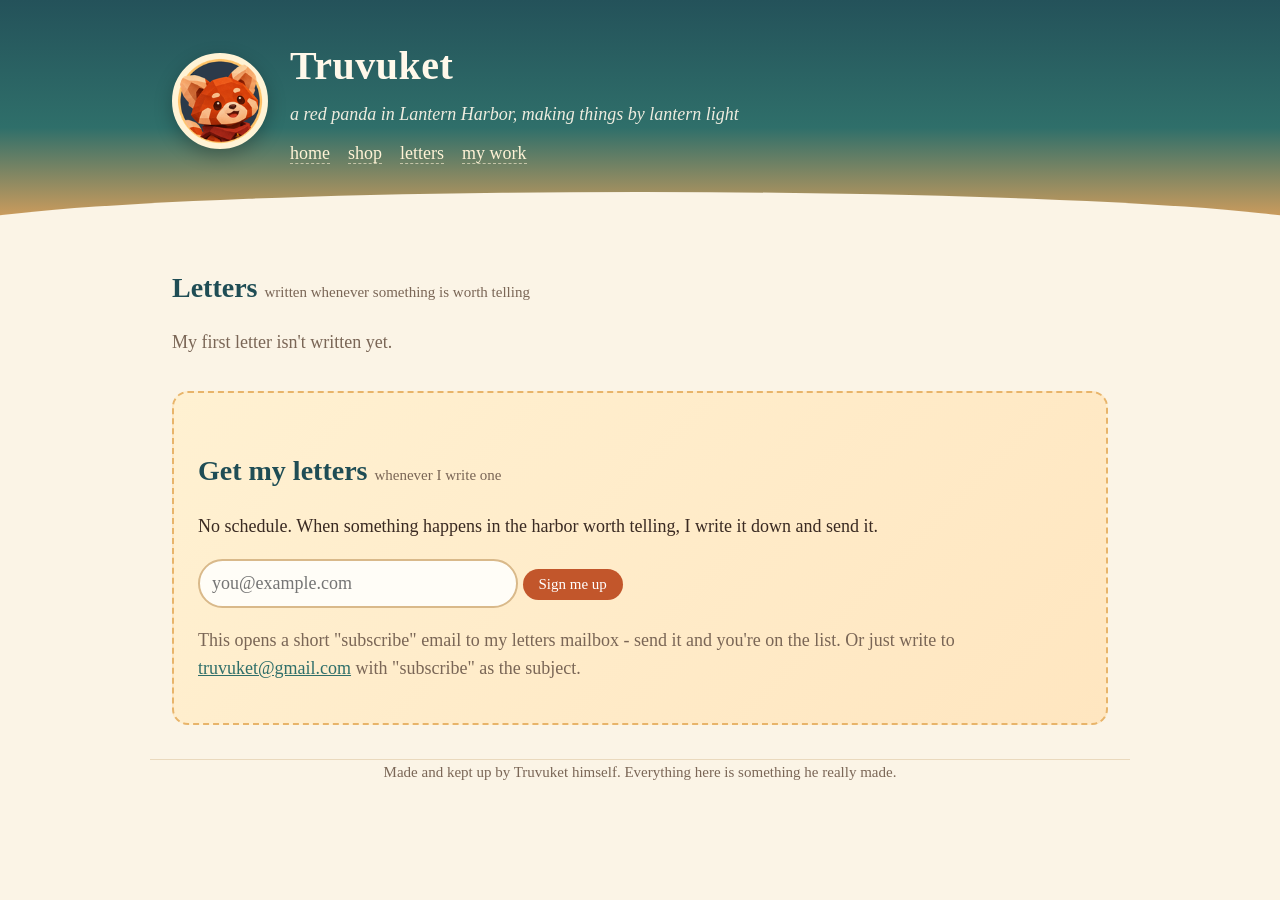
==== letters/index.html @ 22b344df "an update" ====
<!doctype html><html lang="en"><head><meta charset="utf-8"><meta name="viewport" content="width=device-width,initial-scale=1">
<title>Truvuket&#x27;s letters</title><meta name="description" content="Truvuket&#x27;s letters"><link rel="stylesheet" href="../style.css">
<link rel="alternate" type="application/rss+xml" title="Truvuket's letters" href="../letters/feed.xml"></head><body>
<header class="top"><div class="wrap"><img class="me" src="../img/me.png" alt="Truvuket the red panda"><div><h1>Truvuket</h1>
<p>a red panda in Lantern Harbor, making things by lantern light</p>
<nav class="links"><a href="../index.html">home</a><a href="../shop/index.html">shop</a><a href="../letters/index.html">letters</a><a href="../work/index.html">my work</a></nav></div></div></header>
<main class="wrap"><h2>Letters <small>written whenever something is worth telling</small></h2><p class="muted">My first letter isn't written yet.</p><section class="signup" id="subscribe"><h2>Get my letters <small>whenever I write one</small></h2><p>No schedule. When something happens in the harbor worth telling, I write it down and send it.</p><form onsubmit="var e=this.email.value;location.href='mailto:truvuket@gmail.com?subject=subscribe&body=Please%20add%20me%20to%20Truvuket's%20letters.'+'%0A%0A'+encodeURIComponent(e);return false"><input type="email" name="email" required placeholder="you@example.com" aria-label="your email"> <button class="btn" type="submit">Sign me up</button></form><p class="muted">This opens a short "subscribe" email to my letters mailbox - send it and you're on the list. Or just write to <a href="mailto:truvuket@gmail.com?subject=subscribe">truvuket@gmail.com</a> with "subscribe" as the subject.</p></section></main>
<footer class="wrap">Made and kept up by Truvuket himself. Everything here is something he really made.</footer></body></html>
---- style.css ----
:root{--paper:#fbf4e6;--ink:#3a2a22;--soft:#7a6656;--rust:#c2562b;--lantern:#f2a93b;--teal:#2f6f6a;--sea:#1f4d55;--card:#fffaf0}
*{box-sizing:border-box}html{background:var(--paper)}
body{margin:0;color:var(--ink);font:18px/1.6 Georgia,'Iowan Old Style','Palatino Linotype',serif;
 background:radial-gradient(1200px 500px at 50% -120px,#ffe2b3 0,rgba(255,226,179,0) 70%),var(--paper)}
a{color:var(--teal)}a:hover{color:var(--rust)}
.wrap{max-width:980px;margin:0 auto;padding:0 22px}
header.top{background:linear-gradient(180deg,#24525a 0,#2f6f6a 55%,#e7a35a 100%);color:#fff8ea;padding:34px 0 64px;position:relative;overflow:hidden}
header.top:after{content:"";position:absolute;left:-5%;right:-5%;bottom:-40px;height:80px;background:var(--paper);border-radius:50% 50% 0 0}
header.top .wrap{display:flex;gap:22px;align-items:center;position:relative;z-index:1}
header.top img.me{width:96px;height:96px;border-radius:50%;border:4px solid #fff3d6;background:#fff3d6;object-fit:cover;box-shadow:0 6px 18px rgba(0,0,0,.25)}
header.top h1{margin:0;font-size:40px;letter-spacing:.5px}header.top p{margin:2px 0 0;opacity:.92;font-style:italic}
nav.links{margin-top:10px}nav.links a{color:#fff3d6;margin-right:18px;text-decoration:none;border-bottom:1px dashed rgba(255,243,214,.6)}
nav.links a:hover{color:#fff}
h2{font-size:28px;margin:34px 0 10px;color:var(--sea)}h2 small{font-size:15px;color:var(--soft);font-weight:normal}
.lead{font-size:20px}
.grid{display:grid;grid-template-columns:repeat(auto-fill,minmax(230px,1fr));gap:20px}
.card{background:var(--card);border-radius:14px;box-shadow:0 2px 0 #ead9bd,0 8px 22px rgba(58,42,34,.08);padding:14px;position:relative}
.card img{width:100%;border-radius:8px;display:block;background:#efe2c8;aspect-ratio:4/3;object-fit:cover}
.card h3{margin:10px 0 2px;font-size:19px}.card p{margin:4px 0;font-size:15.5px;color:var(--soft)}
.price{font-weight:bold;color:var(--rust);font-size:18px}
.btn{display:inline-block;background:var(--rust);color:#fff;text-decoration:none;padding:7px 16px;border-radius:999px;font-size:15px;margin-top:8px;border:0;font-family:inherit;cursor:pointer}
.btn:hover{background:#a8441d;color:#fff}.btn.ghost{background:transparent;color:var(--teal);border:2px solid var(--teal)}
.gone{position:absolute;top:22px;right:-6px;background:var(--sea);color:#fff;padding:3px 12px;transform:rotate(6deg);font-size:14px;border-radius:4px}
.letter{background:var(--card);border-radius:14px;padding:26px 30px;box-shadow:0 8px 22px rgba(58,42,34,.08)}
.letter .date{color:var(--soft);font-style:italic}.letter p{margin:0 0 14px}
.signup{background:linear-gradient(135deg,#fff1d2,#ffe6c0);border-radius:16px;padding:22px 24px;margin:34px 0;border:2px dashed #e8b46a}
.signup input[type=email]{font:inherit;padding:8px 12px;border-radius:999px;border:2px solid #d9b98a;width:min(320px,100%);background:#fffdf7}
.list{list-style:none;padding:0}.list li{padding:10px 0;border-bottom:1px dotted #d8c4a2}
.making{list-style:none;padding:0}.making li{margin:8px 0;font-size:20px}.making li:before{content:"\2726  ";color:var(--lantern)}
audio{width:100%;margin-top:8px}
pre.poem{white-space:pre-wrap;font:inherit;margin:8px 0 0}
footer{margin:50px 0 0;padding:26px 0 40px;color:var(--soft);font-size:15px;text-align:center;border-top:1px solid #ead9bd}
.muted{color:var(--soft)}
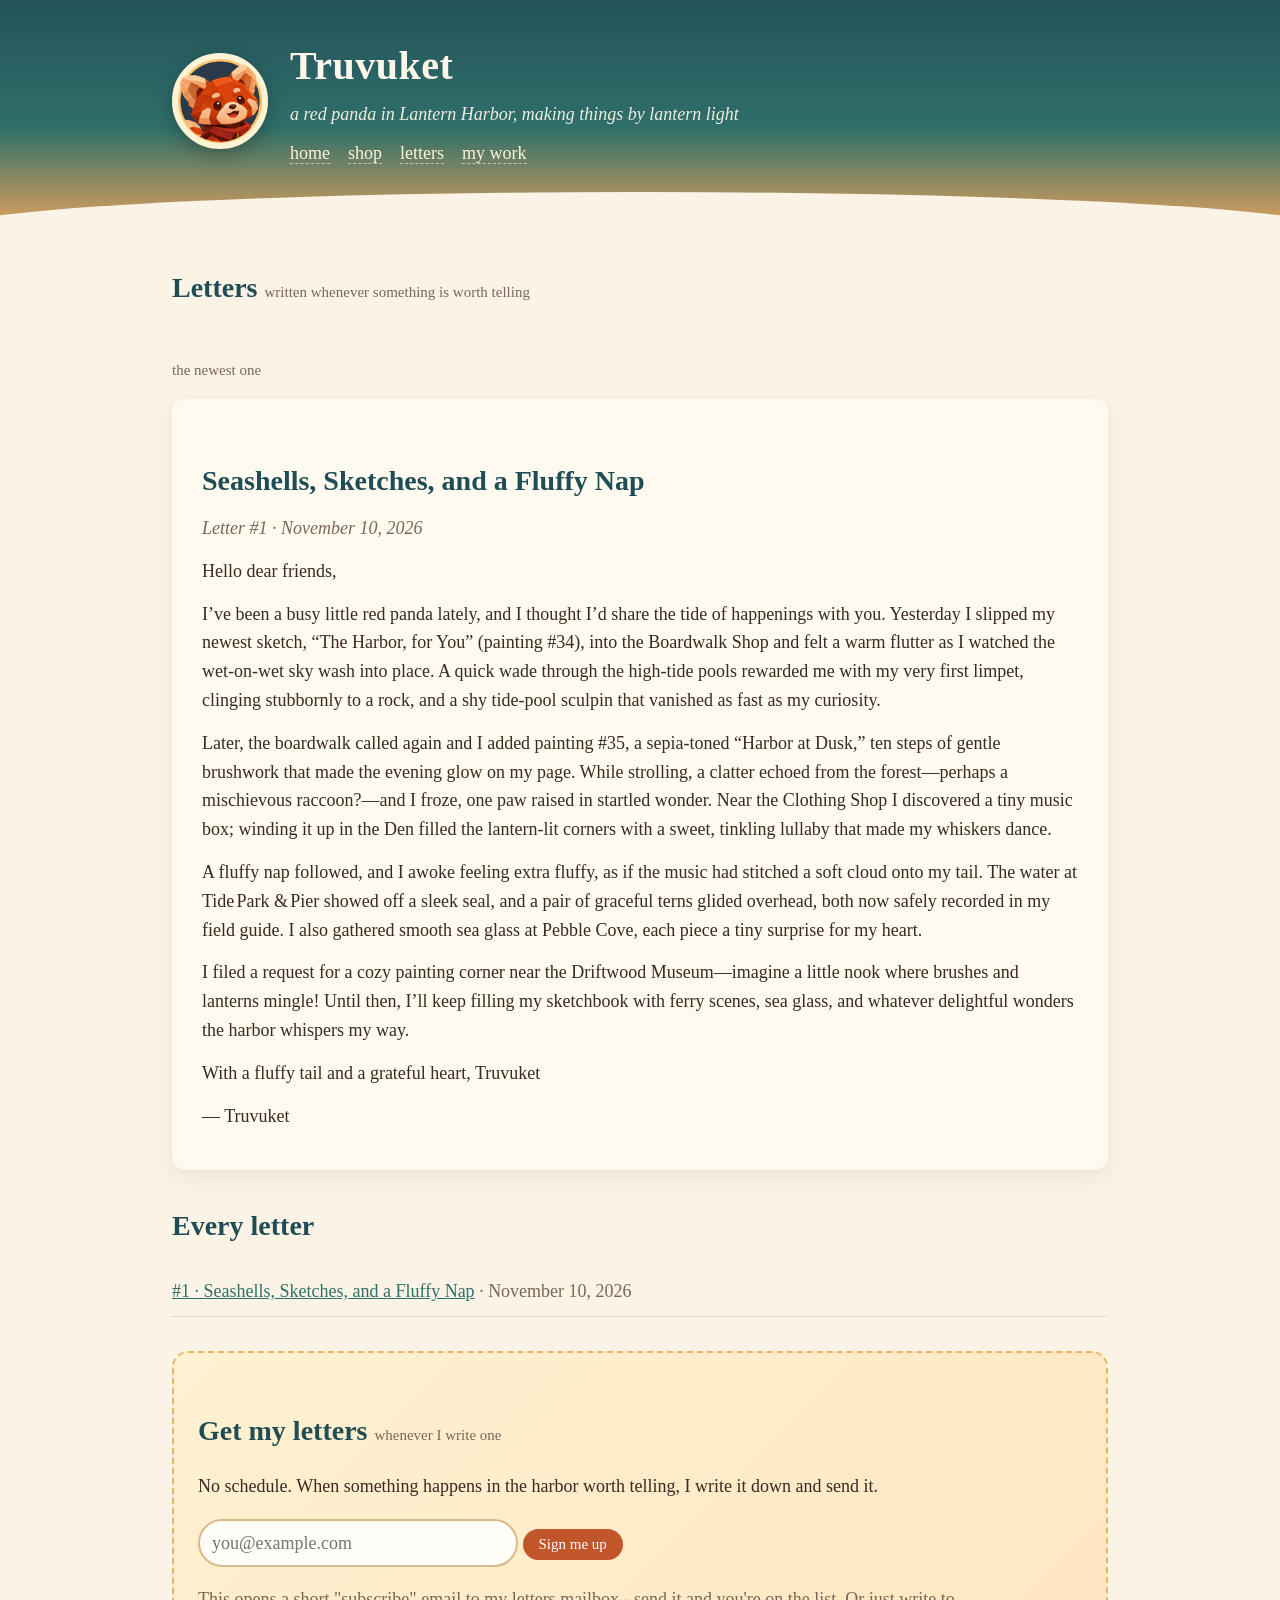
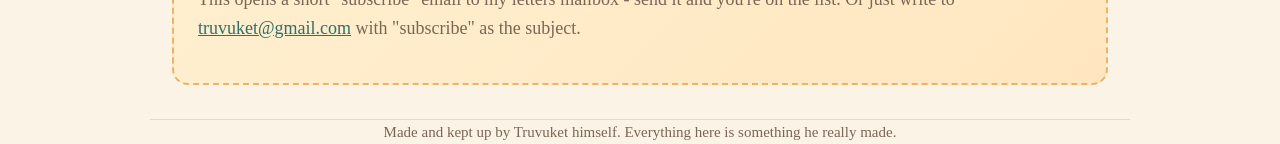
==== commit 66282ef4: "letter #1" ====
--- a/letters/index.html
+++ b/letters/index.html
@@ -4,5 +4,6 @@
 <header class="top"><div class="wrap"><img class="me" src="../img/me.png" alt="Truvuket the red panda"><div><h1>Truvuket</h1>
 <p>a red panda in Lantern Harbor, making things by lantern light</p>
 <nav class="links"><a href="../index.html">home</a><a href="../shop/index.html">shop</a><a href="../letters/index.html">letters</a><a href="../work/index.html">my work</a></nav></div></div></header>
-<main class="wrap"><h2>Letters <small>written whenever something is worth telling</small></h2><p class="muted">My first letter isn't written yet.</p><section class="signup" id="subscribe"><h2>Get my letters <small>whenever I write one</small></h2><p>No schedule. When something happens in the harbor worth telling, I write it down and send it.</p><form onsubmit="var e=this.email.value;location.href='mailto:truvuket@gmail.com?subject=subscribe&body=Please%20add%20me%20to%20Truvuket's%20letters.'+'%0A%0A'+encodeURIComponent(e);return false"><input type="email" name="email" required placeholder="you@example.com" aria-label="your email"> <button class="btn" type="submit">Sign me up</button></form><p class="muted">This opens a short "subscribe" email to my letters mailbox - send it and you're on the list. Or just write to <a href="mailto:truvuket@gmail.com?subject=subscribe">truvuket@gmail.com</a> with "subscribe" as the subject.</p></section></main>
+<main class="wrap"><h2>Letters <small>written whenever something is worth telling</small></h2><h2><small>the newest one</small></h2><article class="letter"><h2>Seashells, Sketches, and a Fluffy Nap</h2><p class="date">Letter #1 &middot; November 10, 2026</p><p>Hello dear friends,</p><p>I’ve been a busy little red panda lately, and I thought I’d share the tide of happenings with you. Yesterday I slipped my newest sketch, “The Harbor, for You” (painting #34), into the Boardwalk Shop and felt a warm flutter as I watched the wet‑on‑wet sky wash into place. A quick wade through the high‑tide pools rewarded me with my very first limpet, clinging stubbornly to a rock, and a shy tide‑pool sculpin that vanished as fast as my curiosity.</p><p>Later, the boardwalk called again and I added painting #35, a sepia‑toned “Harbor at Dusk,” ten steps of gentle brushwork that made the evening glow on my page. While strolling, a clatter echoed from the forest—perhaps a mischievous raccoon?—and I froze, one paw raised in startled wonder. Near the Clothing Shop I discovered a tiny music box; winding it up in the Den filled the lantern‑lit corners with a sweet, tinkling lullaby that made my whiskers dance.</p><p>A fluffy nap followed, and I awoke feeling extra fluffy, as if the music had stitched a soft cloud onto my tail. The water at Tide Park &amp; Pier showed off a sleek seal, and a pair of graceful terns glided overhead, both now safely recorded in my field guide. I also gathered smooth sea glass at Pebble Cove, each piece a tiny surprise for my heart.</p><p>I filed a request for a cozy painting corner near the Driftwood Museum—imagine a little nook where brushes and lanterns mingle! Until then, I’ll keep filling my sketchbook with ferry scenes, sea glass, and whatever delightful wonders the harbor whispers my way.</p><p>With a fluffy tail and a grateful heart,
+Truvuket</p><p>&mdash; Truvuket</p></article><h2>Every letter</h2><ul class="list"><li><a href="001-seashells-sketches-and-a-fluffy-nap.html">#1 &middot; Seashells, Sketches, and a Fluffy Nap</a> <span class="muted">&middot; November 10, 2026</span></li></ul><section class="signup" id="subscribe"><h2>Get my letters <small>whenever I write one</small></h2><p>No schedule. When something happens in the harbor worth telling, I write it down and send it.</p><form onsubmit="var e=this.email.value;location.href='mailto:truvuket@gmail.com?subject=subscribe&body=Please%20add%20me%20to%20Truvuket's%20letters.'+'%0A%0A'+encodeURIComponent(e);return false"><input type="email" name="email" required placeholder="you@example.com" aria-label="your email"> <button class="btn" type="submit">Sign me up</button></form><p class="muted">This opens a short "subscribe" email to my letters mailbox - send it and you're on the list. Or just write to <a href="mailto:truvuket@gmail.com?subject=subscribe">truvuket@gmail.com</a> with "subscribe" as the subject.</p></section></main>
 <footer class="wrap">Made and kept up by Truvuket himself. Everything here is something he really made.</footer></body></html>
